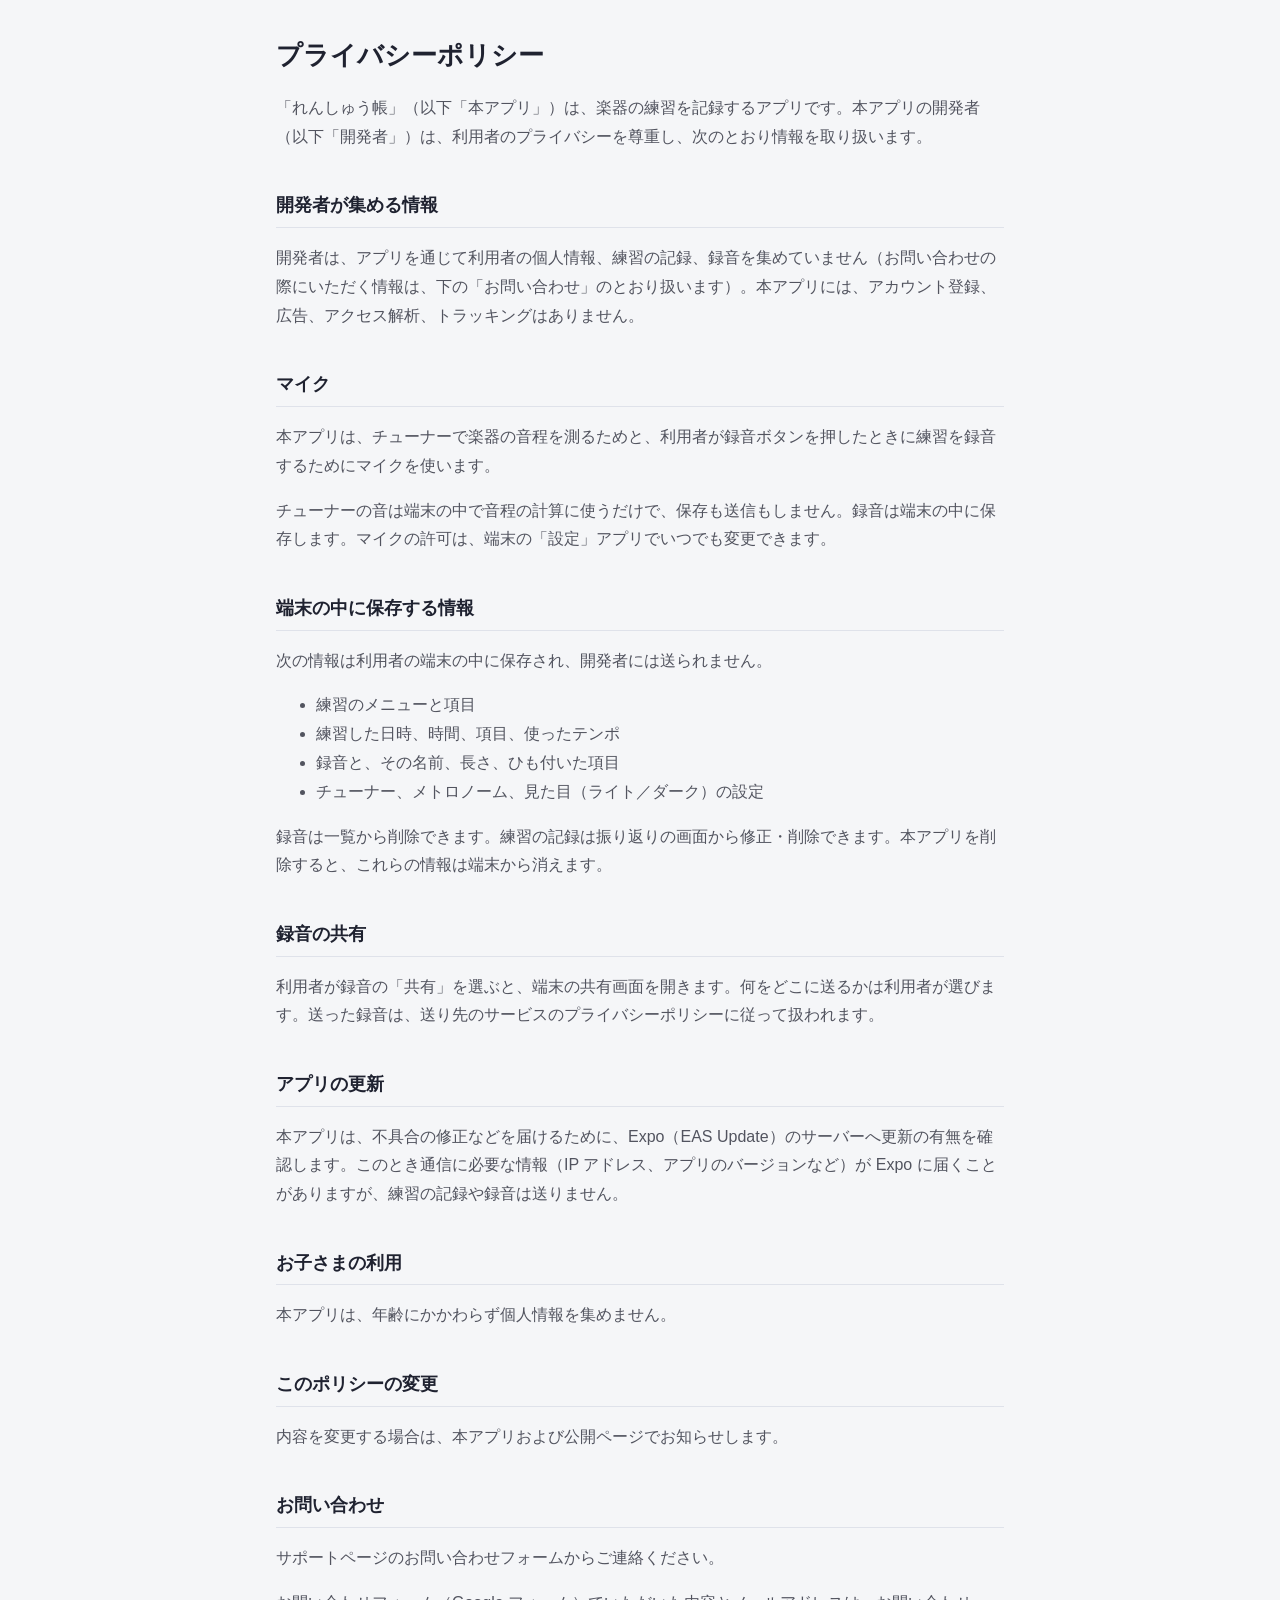
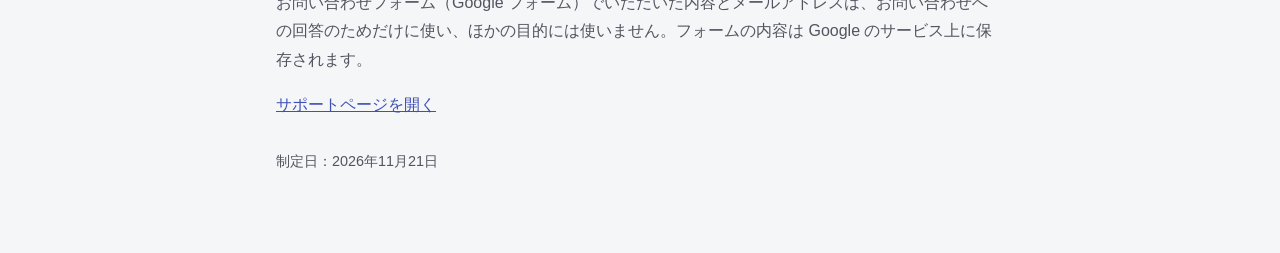
==== privacy.html @ b0a476b2 "れんしゅう帳のサポートページとプライバシーポリシーを追加 Co-Authored-By: Claude Opus 5.5 <noreply@anthropic.com>" ====
<!doctype html>
<html lang="ja">
<head>
<meta charset="utf-8">
<meta name="viewport" content="width=device-width, initial-scale=1">
<title>プライバシーポリシー | れんしゅう帳</title>
<link rel="stylesheet" href="style.css">
</head>
<body>
<main>
<!-- アプリ内の src/about/privacyPolicy.json と同じ内容にしておくこと（テストで確認している） -->
<h1>プライバシーポリシー</h1>
<p>「れんしゅう帳」（以下「本アプリ」）は、楽器の練習を記録するアプリです。本アプリの開発者（以下「開発者」）は、利用者のプライバシーを尊重し、次のとおり情報を取り扱います。</p>

<h2>開発者が集める情報</h2>
<p>開発者は、アプリを通じて利用者の個人情報、練習の記録、録音を集めていません（お問い合わせの際にいただく情報は、下の「お問い合わせ」のとおり扱います）。本アプリには、アカウント登録、広告、アクセス解析、トラッキングはありません。</p>

<h2>マイク</h2>
<p>本アプリは、チューナーで楽器の音程を測るためと、利用者が録音ボタンを押したときに練習を録音するためにマイクを使います。</p>
<p>チューナーの音は端末の中で音程の計算に使うだけで、保存も送信もしません。録音は端末の中に保存します。マイクの許可は、端末の「設定」アプリでいつでも変更できます。</p>

<h2>端末の中に保存する情報</h2>
<p>次の情報は利用者の端末の中に保存され、開発者には送られません。</p>
<ul>
  <li>練習のメニューと項目</li>
  <li>練習した日時、時間、項目、使ったテンポ</li>
  <li>録音と、その名前、長さ、ひも付いた項目</li>
  <li>チューナー、メトロノーム、見た目（ライト／ダーク）の設定</li>
</ul>
<p>録音は一覧から削除できます。練習の記録は振り返りの画面から修正・削除できます。本アプリを削除すると、これらの情報は端末から消えます。</p>

<h2>録音の共有</h2>
<p>利用者が録音の「共有」を選ぶと、端末の共有画面を開きます。何をどこに送るかは利用者が選びます。送った録音は、送り先のサービスのプライバシーポリシーに従って扱われます。</p>

<h2>アプリの更新</h2>
<p>本アプリは、不具合の修正などを届けるために、Expo（EAS Update）のサーバーへ更新の有無を確認します。このとき通信に必要な情報（IP アドレス、アプリのバージョンなど）が Expo に届くことがありますが、練習の記録や録音は送りません。</p>

<h2>お子さまの利用</h2>
<p>本アプリは、年齢にかかわらず個人情報を集めません。</p>

<h2>このポリシーの変更</h2>
<p>内容を変更する場合は、本アプリおよび公開ページでお知らせします。</p>

<h2>お問い合わせ</h2>
<p>サポートページのお問い合わせフォームからご連絡ください。</p>
<p>お問い合わせフォーム（Google フォーム）でいただいた内容とメールアドレスは、お問い合わせへの回答のためだけに使い、ほかの目的には使いません。フォームの内容は Google のサービス上に保存されます。</p>
<p><a href="support.html">サポートページを開く</a></p>

<p class="date">制定日：2026年11月21日</p>
</main>
</body>
</html>
---- style.css ----
:root { --bg: #f5f6f8; --card: #ffffff; --text: #1f2230; --text2: #52545f; --brand: #3f51b5; --border: #dfe2ea; }
@media (prefers-color-scheme: dark) {
  :root { --bg: #0e0f12; --card: #1c1c20; --text: #f2f2ef; --text2: #bdbcb6; --brand: #9fa8da; --border: #33343b; }
}
* { box-sizing: border-box; }
body { margin: 0; background: var(--bg); color: var(--text); font-family: -apple-system, BlinkMacSystemFont, "Hiragino Sans", "Noto Sans JP", sans-serif; line-height: 1.8; }
main { max-width: 760px; margin: 0 auto; padding: 32px 16px 64px; }
h1 { font-size: 1.6rem; margin: 0 0 12px; }
h2 { font-size: 1.15rem; margin: 2em 0 .5em; padding-bottom: .3em; border-bottom: 1px solid var(--border); }
h3 { font-size: 1rem; margin: 1.2em 0 .2em; }
p, li { color: var(--text2); }
a { color: var(--brand); }
.date { margin-top: 2em; font-size: .9rem; }
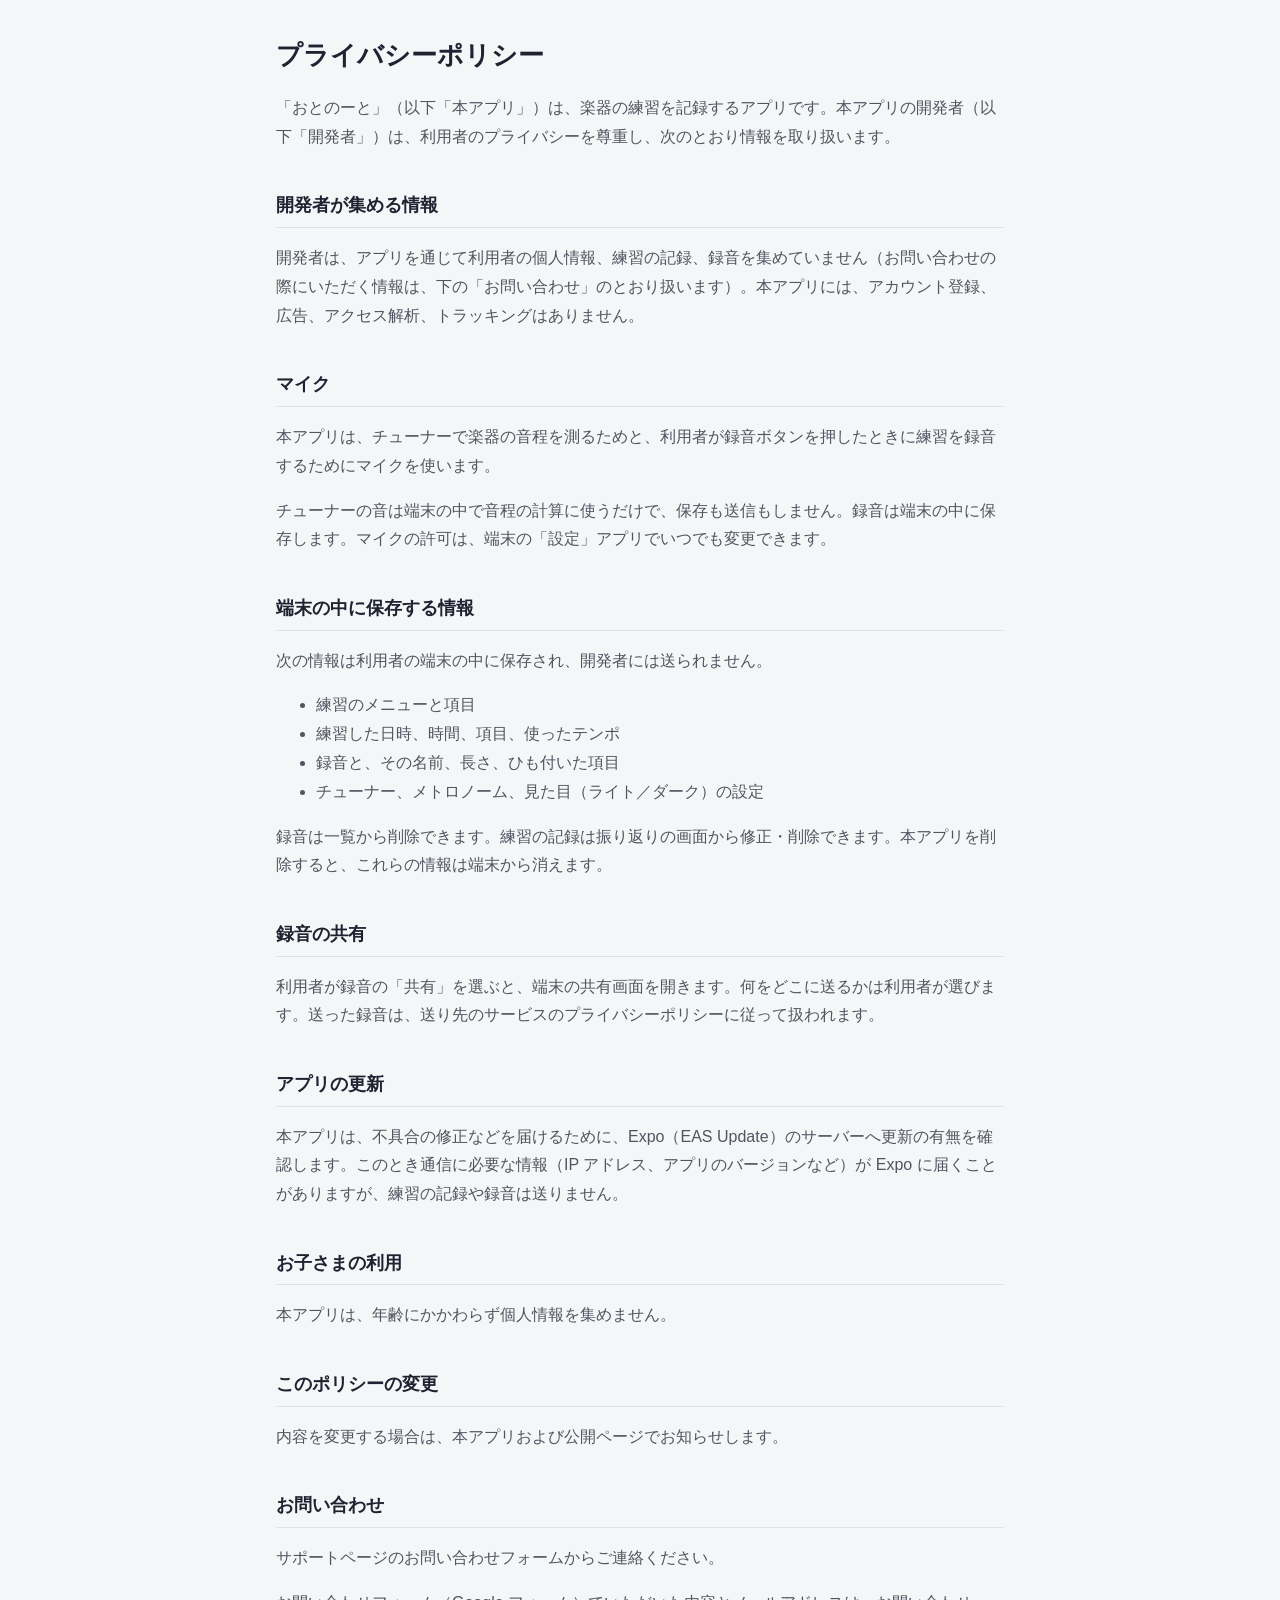
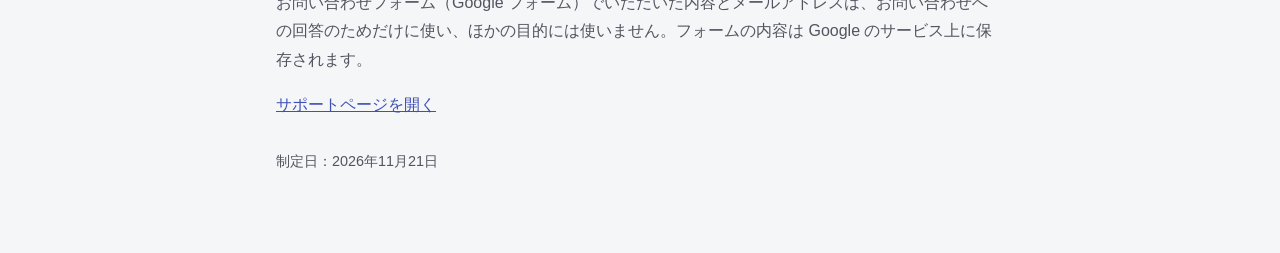
==== commit f3bc5127: "アプリ名を「おとのーと」に変更 Co-Authored-By: Claude Opus 5.5 <noreply@anthropic.com>" ====
--- a/privacy.html
+++ b/privacy.html
@@ -3,14 +3,14 @@
 <head>
 <meta charset="utf-8">
 <meta name="viewport" content="width=device-width, initial-scale=1">
-<title>プライバシーポリシー | れんしゅう帳</title>
+<title>プライバシーポリシー | おとのーと</title>
 <link rel="stylesheet" href="style.css">
 </head>
 <body>
 <main>
 <!-- アプリ内の src/about/privacyPolicy.json と同じ内容にしておくこと（テストで確認している） -->
 <h1>プライバシーポリシー</h1>
-<p>「れんしゅう帳」（以下「本アプリ」）は、楽器の練習を記録するアプリです。本アプリの開発者（以下「開発者」）は、利用者のプライバシーを尊重し、次のとおり情報を取り扱います。</p>
+<p>「おとのーと」（以下「本アプリ」）は、楽器の練習を記録するアプリです。本アプリの開発者（以下「開発者」）は、利用者のプライバシーを尊重し、次のとおり情報を取り扱います。</p>
 
 <h2>開発者が集める情報</h2>
 <p>開発者は、アプリを通じて利用者の個人情報、練習の記録、録音を集めていません（お問い合わせの際にいただく情報は、下の「お問い合わせ」のとおり扱います）。本アプリには、アカウント登録、広告、アクセス解析、トラッキングはありません。</p>
